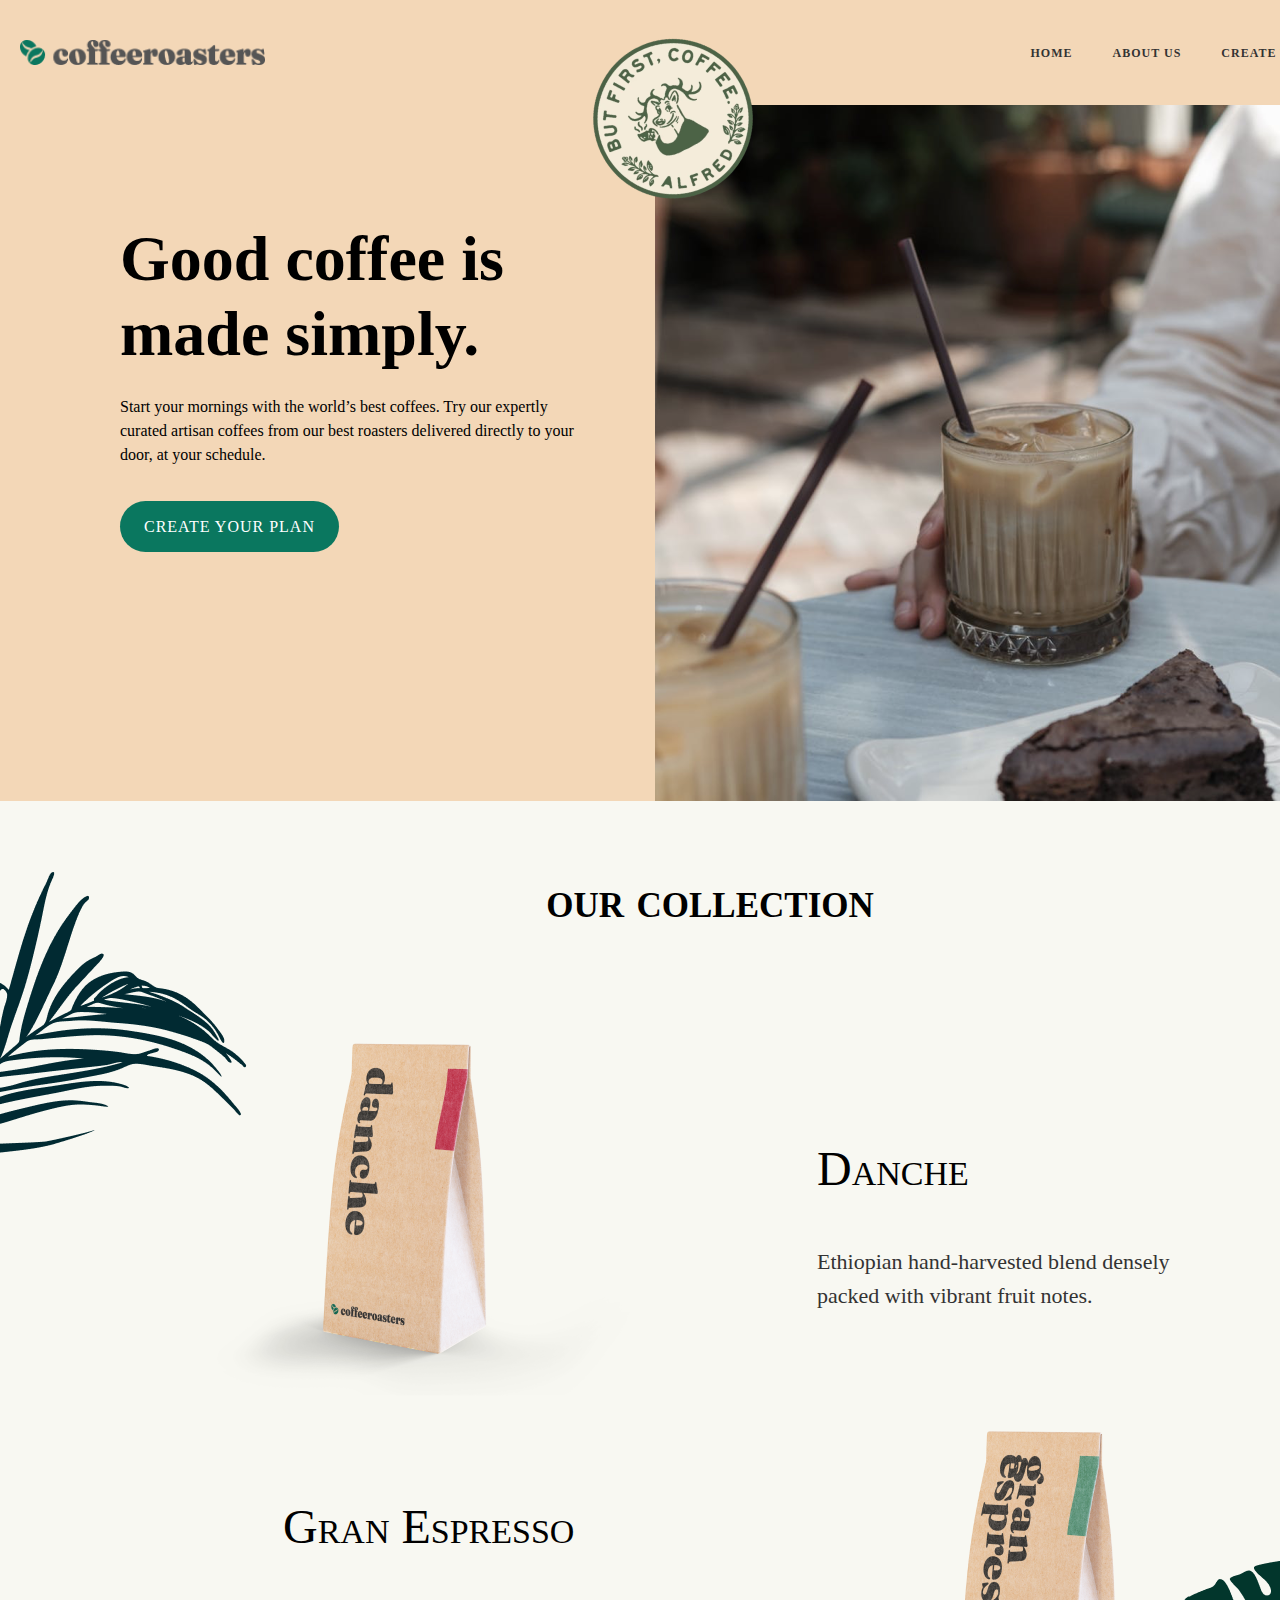
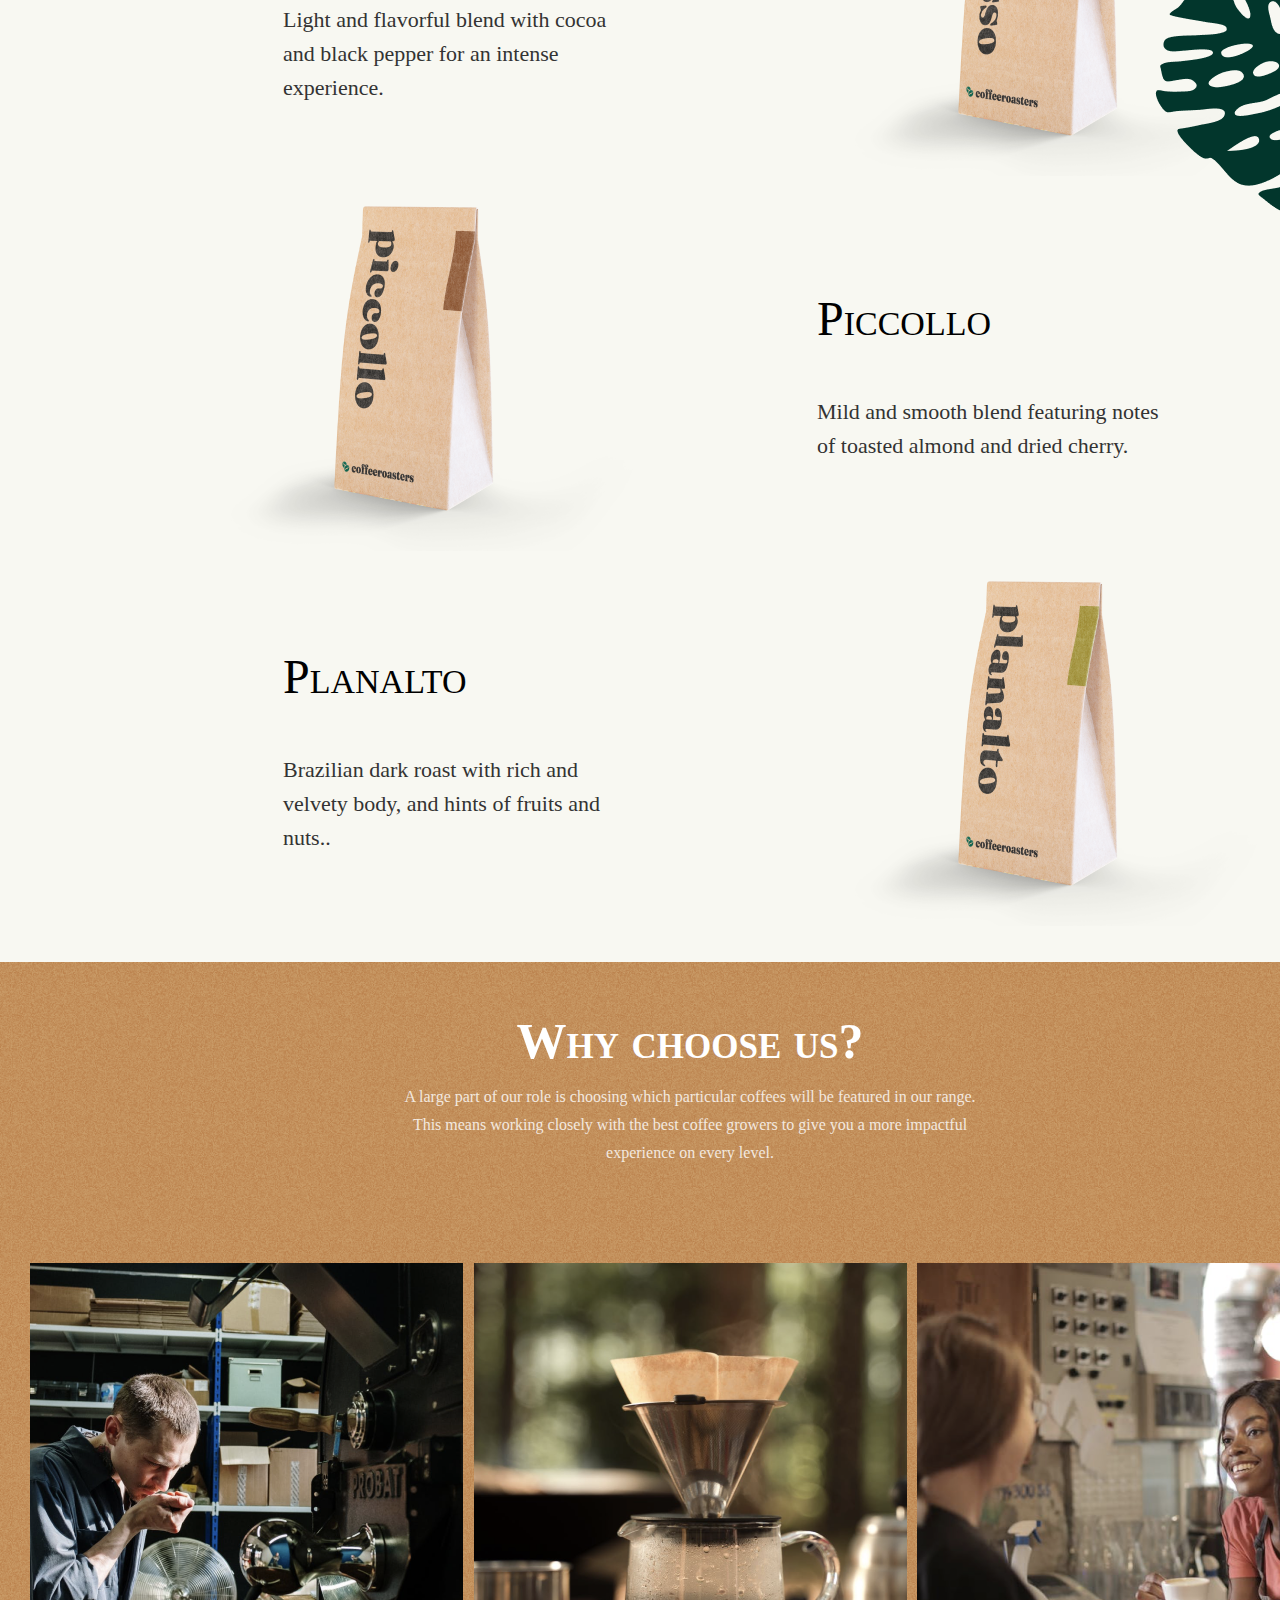
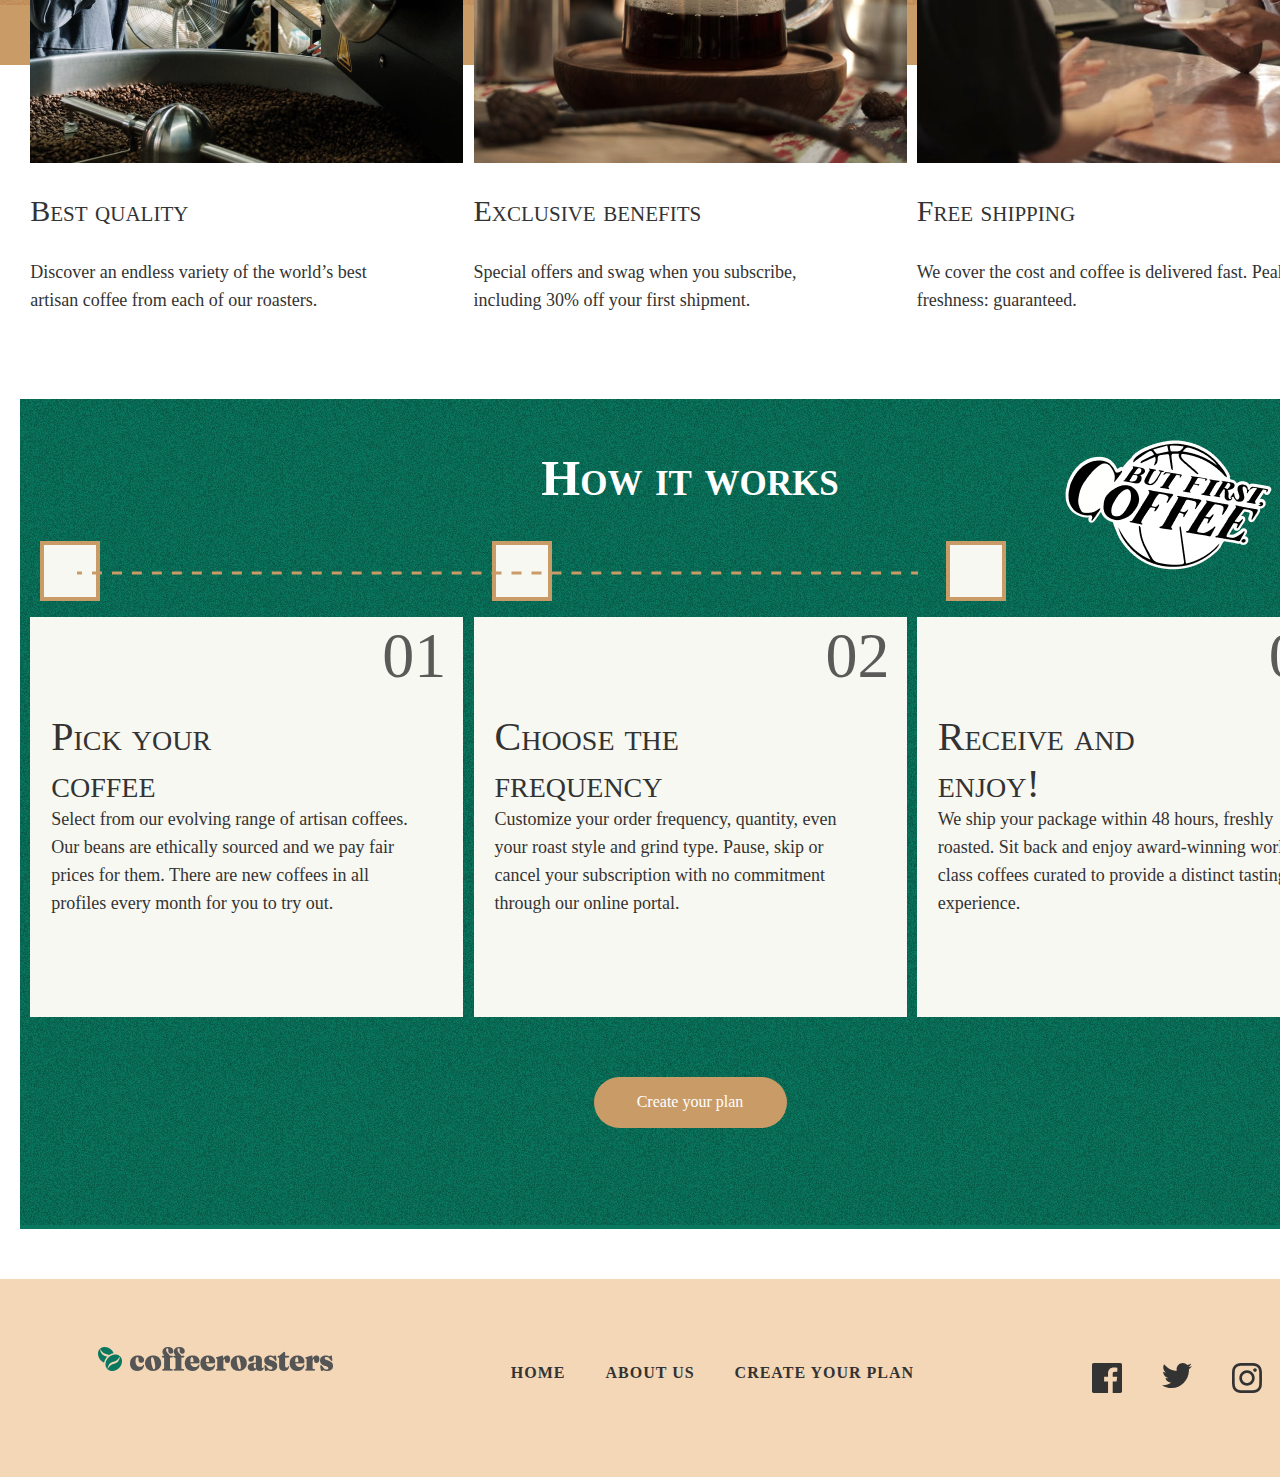
==== index.html @ 21d9d82f "git  init" ====
<!DOCTYPE html>
<html lang="en">
<head>
  <meta charset="UTF-8">
  <meta http-equiv="X-UA-Compatible" content="IE=edge">
  <meta name="viewport" content="width=device-width, initial-scale=1.0">
  <title>Document</title>
  <link rel="stylesheet" href="./css/main.css">
</head>
<body>
    <header class="header">
        <div class="container">
            <div class="header__inner">
                <a class="header__logo logo" href="#" >
                    <img class="logo__img" src="./img/logo.png" alt="site logo" width="245" height="24" >
                </a>

                <nav class="header__nav nav">
                    <ol class="nav__list">
                        <li class="nav__item nav__item--active">
                            <a class="nav__link" href="#" >HOME</a>
                        </li>
                        <li class="nav__item">
                            <a class="nav__link" href="#" >ABOUT US</a>
                        </li>
                        <li class="nav__item">
                            <a class="nav__link" href="#" >Create your plan</a>
                        </li>
                    </ol>
                </nav>
            </div>
        </div>
    </header>
    <main>
        <section class="hero">
            <div class="container">
                <div class="hero__inner">
                    <h1 class="hero__title">Good coffee is made simply.</h1>
                    <p class="hero__text">Start your mornings with the world’s best 
                        coffees. Try our expertly curated artisan coffees from our
                         best roasters delivered directly to your door, at your schedule.</p>
                    <a class="hero__link" href="#" >Create your plan</a>
                </div>
            </div>
        </section>
        <section class="collection">
            <div class="container">
                <div class="collection__inner">
                    <h3 class="collection__title">our collection</h3>
                    <ul class="collection__list">
                        <li class="collection__item">
                            <div class="collection__item--photo">
                                <img  class="collection__item__img" src="./img/danche.png" alt="">
                            </div>
                            <div class="collection__item__wrapper">
                                <h3 class="collection__item__title">Danche</h3>
                                <p class="collection__item__text">Ethiopian hand-harvested blend densely packed with vibrant fruit notes.</p>
                            </div>
                        </li>
                        <li class="collection__item">
                            <div class="collection__item__wrapper">
                                <h3 class="collection__item__titlee">Gran Espresso</h3>
                                <p class="collection__item__textt">Light and flavorful blend with cocoa and black pepper for an intense experience.</p>
                            </div>
                            <div class="collection__item--photo">
                                <img  class="collection__item__imgg" src="./img/oran.png" alt="">
                            </div>
                        </li>
                        <li class="collection__item item">
                            <div class="collection__item--photo">
                                <img  class="collection__item__img" src="./img/piccollo.png" alt="">
                            </div>
                            <div class="collection__item__wrapper">
                                <h3 class="collection__item__title">Piccollo</h3>
                                <p class="collection__item__text">Mild and smooth blend featuring notes of toasted almond and dried cherry.</p>
                            </div>
                        </li>
                        <li class="collection__item">
                            <div class="collection__item__wrapper">
                                <h3 class="collection__item__titlee">Planalto</h3>
                                <p class="collection__item__textt">Brazilian dark roast with rich and velvety body, and hints of fruits and nuts..</p>
                            </div>
                            <div class="collection__item--photo">
                                <img  class="collection__item__imgg" src="./img/planaltoo.png" alt="">
                            </div>
                        </li>

                    </ul>
                </div>
            </div> 
        </section>
        <section class="choose">
            <div class="container">
                <div class="choose__inner">
                    <h1 class="choose__title">Why choose us?</h1>
                    <p class="choose__text">
                        A large part of our role is choosing which particular coffees will be featured 
                        in our range. This means working closely with the best coffee growers to give 
                        you a more impactful experience on every level.
                    </p>
                    <ul class="choose__list list">
                        <li class="choose__item">
                            <img class="list__img" src="./img/cofez.png" alt="">
                            <h3 class="list__title">Best quality</h3>
                            <p class="list__text">Discover an endless variety of the world’s best artisan coffee from each of our roasters.</p>
                        </li>
                        <li class="choose__item">
                            <img class="list__img" src="./img/cofei.png" alt="">
                            <h3 class="list__title">Exclusive benefits</h3>
                            <p class="list__text">Special offers and swag when you subscribe, including 30% off your first shipment.</p>
                        </li>
                        <li class="choose__item">
                            <img class="list__img" src="./img/cofes.png" alt="">
                            <h3 class="list__title">Free shipping</h3>
                            <p class="list__text">We cover the cost and coffee is delivered fast. Peak freshness: guaranteed.</p>
                        </li>
                    </ul>
                </div>
            </div>
        </section>
        <div class="transform"></div>
        <section class="works" >
            <div class="container">
                <div class="works__inner">
                    <h1 class="works__title">How it works</h1>
                    <div class="works__chekbox">
                        <span class="works__spn1"></span>
                        <span class="works__spn2"></span>
                        <span class="works__spn3"></span>
                    </div>
                    <ul class="works__list">
                        <li class="works__item item">
                           <span class="item__spn">01</span>
                          <h1 class="item__title">Pick your coffee</h1>
                          <p class="item__text">
                            Select from our evolving range of artisan coffees. 
                            Our beans are ethically sourced and we pay fair prices
                             for them. There are new coffees in all profiles every
                             month for you to try out.
                          </p>
                        </li>
                        <li class="works__item item">
                            <span class="item__spn">02</span>
                            <h1 class="item__title">Choose the frequency</h1>
                            <p class="item__text">Customize your order frequency, quantity, even your roast style and grind type. Pause, skip or cancel your subscription with no commitment through our online portal.</p>
                        </li>
                        <li class="works__item item">
                            <span class="item__spn"> 03</span>
                            <h1 class="item__title">Receive and enjoy!</h1>
                            <p class="item__text">We ship your package within 48 hours, freshly roasted. Sit back and enjoy award-winning world-class coffees curated to provide a distinct tasting experience.</p>
                        </li>
                    </ul>
                    <button class="works__button">Create your plan</button>
                </div>
            </div>

        </section>
    </main>
    <footer class="footer">
        <div class="container">
            <div class="footer__inner">
                <div class="footer__box-1 box-1">
                  <a box-1__link><img class="box-1__img" src="./img/logo.png" alt=""></a>
                </div>
                <div class="footer__box-2 box-2">
                    <ul class="box-2__list">
                        <li class="box-2__item"><a class="box-2__link" href="#">HOME</a></li>
                        <li class="box-2__item"><a class="box-2__link" href="#">ABOUT US</a></li>
                        <li class="box-2__item"><a class="box-2__link" href="#">Create your plan</a></li>
                    </ul>
                </div>
                <div class="footer__box-3 box-3">
                    <ul class="box-3__list">
                        <li class="box-3__item"><a class="box-3__link" href="#"><img src="./img/fezboox.svg"alt=""><a><li>
                        <li class="box-3__item"><a class="box-3__link" href="#"><img src="./img/twitter.svg" alt=""></a></li>
                        <li class="box-3__item"><a class="box-3__link" href="#"><img src="./img/instagram.svg" alt=""></a></li>
                    </ul>
                </div>
                
            </div>
        </div>
    </footer>
</body>
</html>
---- css/main.css ----
/*! normalize.css v8.0.1 | MIT License | github.com/necolas/normalize.css */
/* Document
   ========================================================================== */
/**
 * 1. Correct the line height in all browsers.
 * 2. Prevent adjustments of font size after orientation changes in iOS.
 */
html {
  line-height: 1.15;
  /* 1 */
  -webkit-text-size-adjust: 100%;
  /* 2 */
}

/* Sections
   ========================================================================== */
/**
 * Remove the margin in all browsers.
 */
body {
  margin: 0;
}

/**
 * Render the `main` element consistently in IE.
 */
main {
  display: block;
}

/**
 * Correct the font size and margin on `h1` elements within `section` and
 * `article` contexts in Chrome, Firefox, and Safari.
 */
h1 {
  font-size: 2em;
  margin: 0.67em 0;
}

/* Grouping content
   ========================================================================== */
/**
 * 1. Add the correct box sizing in Firefox.
 * 2. Show the overflow in Edge and IE.
 */
hr {
  -webkit-box-sizing: content-box;
          box-sizing: content-box;
  /* 1 */
  height: 0;
  /* 1 */
  overflow: visible;
  /* 2 */
}

/**
 * 1. Correct the inheritance and scaling of font size in all browsers.
 * 2. Correct the odd `em` font sizing in all browsers.
 */
pre {
  font-family: monospace, monospace;
  /* 1 */
  font-size: 1em;
  /* 2 */
}

/* Text-level semantics
   ========================================================================== */
/**
 * Remove the gray background on active links in IE 10.
 */
a {
  background-color: transparent;
}

/**
 * 1. Remove the bottom border in Chrome 57-
 * 2. Add the correct text decoration in Chrome, Edge, IE, Opera, and Safari.
 */
abbr[title] {
  border-bottom: none;
  /* 1 */
  text-decoration: underline;
  /* 2 */
  -webkit-text-decoration: underline dotted;
          text-decoration: underline dotted;
  /* 2 */
}

/**
 * Add the correct font weight in Chrome, Edge, and Safari.
 */
b,
strong {
  font-weight: bolder;
}

/**
 * 1. Correct the inheritance and scaling of font size in all browsers.
 * 2. Correct the odd `em` font sizing in all browsers.
 */
code,
kbd,
samp {
  font-family: monospace, monospace;
  /* 1 */
  font-size: 1em;
  /* 2 */
}

/**
 * Add the correct font size in all browsers.
 */
small {
  font-size: 80%;
}

/**
 * Prevent `sub` and `sup` elements from affecting the line height in
 * all browsers.
 */
sub,
sup {
  font-size: 75%;
  line-height: 0;
  position: relative;
  vertical-align: baseline;
}

sub {
  bottom: -0.25em;
}

sup {
  top: -0.5em;
}

/* Embedded content
   ========================================================================== */
/**
 * Remove the border on images inside links in IE 10.
 */
img {
  border-style: none;
}

/* Forms
   ========================================================================== */
/**
 * 1. Change the font styles in all browsers.
 * 2. Remove the margin in Firefox and Safari.
 */
button,
input,
optgroup,
select,
textarea {
  font-family: inherit;
  /* 1 */
  font-size: 100%;
  /* 1 */
  line-height: 1.15;
  /* 1 */
  margin: 0;
  /* 2 */
}

/**
 * Show the overflow in IE.
 * 1. Show the overflow in Edge.
 */
button,
input {
  /* 1 */
  overflow: visible;
}

/**
 * Remove the inheritance of text transform in Edge, Firefox, and IE.
 * 1. Remove the inheritance of text transform in Firefox.
 */
button,
select {
  /* 1 */
  text-transform: none;
}

/**
 * Correct the inability to style clickable types in iOS and Safari.
 */
button,
[type="button"],
[type="reset"],
[type="submit"] {
  -webkit-appearance: button;
}

/**
 * Remove the inner border and padding in Firefox.
 */
button::-moz-focus-inner,
[type="button"]::-moz-focus-inner,
[type="reset"]::-moz-focus-inner,
[type="submit"]::-moz-focus-inner {
  border-style: none;
  padding: 0;
}

/**
 * Restore the focus styles unset by the previous rule.
 */
button:-moz-focusring,
[type="button"]:-moz-focusring,
[type="reset"]:-moz-focusring,
[type="submit"]:-moz-focusring {
  outline: 1px dotted ButtonText;
}

/**
 * Correct the padding in Firefox.
 */
fieldset {
  padding: 0.35em 0.75em 0.625em;
}

/**
 * 1. Correct the text wrapping in Edge and IE.
 * 2. Correct the color inheritance from `fieldset` elements in IE.
 * 3. Remove the padding so developers are not caught out when they zero out
 *    `fieldset` elements in all browsers.
 */
legend {
  -webkit-box-sizing: border-box;
          box-sizing: border-box;
  /* 1 */
  color: inherit;
  /* 2 */
  display: table;
  /* 1 */
  max-width: 100%;
  /* 1 */
  padding: 0;
  /* 3 */
  white-space: normal;
  /* 1 */
}

/**
 * Add the correct vertical alignment in Chrome, Firefox, and Opera.
 */
progress {
  vertical-align: baseline;
}

/**
 * Remove the default vertical scrollbar in IE 10+.
 */
textarea {
  overflow: auto;
}

/**
 * 1. Add the correct box sizing in IE 10.
 * 2. Remove the padding in IE 10.
 */
[type="checkbox"],
[type="radio"] {
  -webkit-box-sizing: border-box;
          box-sizing: border-box;
  /* 1 */
  padding: 0;
  /* 2 */
}

/**
 * Correct the cursor style of increment and decrement buttons in Chrome.
 */
[type="number"]::-webkit-inner-spin-button,
[type="number"]::-webkit-outer-spin-button {
  height: auto;
}

/**
 * 1. Correct the odd appearance in Chrome and Safari.
 * 2. Correct the outline style in Safari.
 */
[type="search"] {
  -webkit-appearance: textfield;
  /* 1 */
  outline-offset: -2px;
  /* 2 */
}

/**
 * Remove the inner padding in Chrome and Safari on macOS.
 */
[type="search"]::-webkit-search-decoration {
  -webkit-appearance: none;
}

/**
 * 1. Correct the inability to style clickable types in iOS and Safari.
 * 2. Change font properties to `inherit` in Safari.
 */
::-webkit-file-upload-button {
  -webkit-appearance: button;
  /* 1 */
  font: inherit;
  /* 2 */
}

/* Interactive
   ========================================================================== */
/*
 * Add the correct display in Edge, IE 10+, and Firefox.
 */
details {
  display: block;
}

/*
 * Add the correct display in all browsers.
 */
summary {
  display: list-item;
}

/* Misc
   ========================================================================== */
/**
 * Add the correct display in IE 10+.
 */
template {
  display: none;
}

/**
 * Add the correct display in IE 10.
 */
[hidden] {
  display: none;
}

*, *::before, *::after {
  -webkit-box-sizing: border-box;
          box-sizing: border-box;
  scroll-behavior: smooth;
}

html {
  height: 100%;
  scroll-behavior: smooth;
}

body {
  display: -webkit-box;
  display: -ms-flexbox;
  display: flex;
  -webkit-box-orient: vertical;
  -webkit-box-direction: normal;
      -ms-flex-direction: column;
          flex-direction: column;
  height: 100%;
  margin: 0;
}

main {
  -webkit-box-flex: 1;
      -ms-flex-positive: 1;
          flex-grow: 1;
}

img {
  max-width: 100%;
  height: auto;
  vertical-align: middle;
  -o-object-fit: cover;
     object-fit: cover;
}

.visually-hidden {
  clip: rect(0 0 0 0);
  -webkit-clip-path: inset(50%);
          clip-path: inset(50%);
  height: 1px;
  overflow: hidden;
  position: absolute;
  white-space: nowrap;
  width: 1px;
}

.container {
  width: 1380px;
  padding-left: 20px;
  padding-right: 20px;
  margin-left: auto;
  margin-right: auto;
}

.header {
  padding: 40px 0;
  background-image: url(./img/pisok.png);
  background-repeat: no-repeat;
  background-size: 100%;
  background-position: center;
  background-color: #F3D7B7;
  background-blend-mode: overlay;
}

.header__inner {
  display: -webkit-box;
  display: -ms-flexbox;
  display: flex;
  -webkit-box-align: center;
      -ms-flex-align: center;
          align-items: center;
}

.header__nav {
  margin-left: auto;
}

.nav__list {
  display: -webkit-box;
  display: -ms-flexbox;
  display: flex;
  -webkit-box-align: center;
      -ms-flex-align: center;
          align-items: center;
  margin: 0;
  padding: 0;
  list-style-type: none;
}

.nav__item {
  margin-left: 40px;
}

.nav__item--active {
  margin: 0;
}

.nav__link {
  font-weight: 700;
  font-size: 12px;
  line-height: 14px;
  letter-spacing: 1px;
  text-transform: uppercase;
  text-decoration: none;
  color: #333333;
}

.nav__link:hover {
  color: #fff;
}

.hero {
  padding: 116px 0 249px 0;
  background-image: url(../img/Rectangle-hero.png), url(./img/pisok.png);
  background-repeat: no-repeat;
  background-size: 710px 696px, 100%;
  background-blend-mode: normal, overlay;
  background-color: #F3D7B7;
  background-position: calc(50% + 370px) bottom, center center;
}

.hero::before {
  position: absolute;
  top: 12px;
  left: calc(50% - 73px);
  display: block;
  width: 214px;
  height: 214px;
  background-image: url("../img/cofe.png");
  background-repeat: no-repeat;
  background-size: 214;
  z-index: 1;
  content: "";
}

.hero__inner {
  padding-left: 100px;
  width: 464px;
}

.hero__title {
  Width: 447px;
  margin-top: 0;
  margin-bottom: 24px;
  font-weight: 700;
  font-size: 64px;
  line-height: 75px;
  color: #000000;
}

.hero__text {
  Width: 464px;
  margin-top: 0;
  margin-bottom: 34px;
  font-weight: 400;
  font-size: 16px;
  line-height: 24px;
  color: #000000;
}

.hero__link {
  display: inline-block;
  height: 51px;
  padding: 16px 24px;
  font-weight: 500;
  font-size: 16px;
  line-height: 19px;
  text-align: center;
  text-transform: uppercase;
  letter-spacing: 1px;
  text-decoration: none;
  font-variant: small-caps;
  color: #FFFFFF;
  background: #0A775F;
  border-radius: 100px;
}

.hero__link:hover {
  background-color: #000000;
  color: #fff;
}

@media only screen and (-webkit-min-device-pixel-ratio: 2), only screen and (min--moz-device-pixel-ratio: 2), only screen and (min-device-pixel-ratio: 2), only screen and (min-resolution: 192dpi), only screen and (min-resolution: 2dppx) {
  .hero {
    background-image: url("..//../img/Rectangle-hero@2x.png");
  }
  .hero::before {
    background-image: url("../../img/cofe@2x.png");
  }
}

.collection {
  position: relative;
  padding: 20px;
  background-image: url(../img/pissok.png);
  background: #F8F8F2;
  background-blend-mode: overlay;
}

.collection::before {
  position: absolute;
  top: 70px;
  left: calc(50% - 765px);
  display: block;
  width: 402px;
  height: 300px;
  background-image: url("../img/before.png");
  background-repeat: no-repeat;
  z-index: 10;
  content: "";
}

.collection::after {
  position: absolute;
  top: 720px;
  right: calc(50% - 950px);
  display: block;
  width: 450px;
  height: 477px;
  background-image: url("../img/aftor.png"), url("../img/aftor2.png");
  background-position: center, calc(50% - 5px) calc(50% + 25px);
  background-repeat: no-repeat;
  content: "";
}

.collection__inner::before {
  content: "";
  display: block;
  z-index: -200;
  background-image: url("../img/barg.png");
  background-position-x: calc(50%);
  background-position-y: calc(50%);
  background-repeat: no-repeat;
  background-size: 316px 269px;
}

.collection__title {
  margin: 0;
  padding: 50px 0 80px 0;
  text-align: center;
  font-weight: 700;
  font-size: 50px;
  line-height: 59px;
  text-align: center;
  font-variant: small-caps;
  color: #000000;
}

.collection__list {
  Width: 1114px;
  Height: 1500px;
  margin-right: auto;
  margin-left: auto;
  list-style-type: none;
  -webkit-box-pack: justify;
      -ms-flex-pack: justify;
          justify-content: space-between;
}

.collection__item {
  display: -webkit-box;
  display: -ms-flexbox;
  display: flex;
  -webkit-box-pack: justify;
      -ms-flex-pack: justify;
          justify-content: space-between;
  -webkit-box-align: center;
      -ms-flex-align: center;
          align-items: center;
  margin-left: auto;
  margin-right: auto;
}

.collection__item__title {
  font-weight: 500;
  font-size: 48px;
  line-height: 56px;
  font-variant: small-caps;
}

.collection__item__text {
  margin-right: 50px;
  Width: 400px;
  padding-right: 40px;
  font-weight: 400;
  font-size: 22px;
  line-height: 34px;
  color: #333333;
}

.collection__item__textt {
  margin-left: 90px;
  Width: 400px;
  padding-right: 40px;
  font-weight: 400;
  font-size: 22px;
  line-height: 34px;
  color: #333333;
}

.collection__item__titlee {
  margin-left: 90px;
  font-weight: 500;
  font-size: 48px;
  line-height: 56px;
  font-variant: small-caps;
}

.choose {
  height: 703px;
  background-image: url(../img/pisokk.png);
  background-color: #C99B67;
  background-blend-mode: overlay;
  background-repeat: no-repeat;
  background-size: 100%;
}

.choose__title {
  margin: auto;
  padding-bottom: 10px;
  padding-top: 50px;
  height: 121px;
  font-weight: 700;
  font-size: 50px;
  line-height: 59px;
  text-align: center;
  font-variant: small-caps;
  color: #FFFFFF;
}

.choose__text {
  margin: auto;
  Width: 581px;
  Height: 84px;
  padding-bottom: 30px;
  font-weight: 400;
  font-size: 16px;
  line-height: 28px;
  text-align: center;
  color: #FFFFFF;
  mix-blend-mode: normal;
  opacity: 0.8;
}

.choose__list {
  padding: 0;
  padding-top: 80px;
  display: -webkit-box;
  display: -ms-flexbox;
  display: flex;
  -webkit-box-pack: space-evenly;
      -ms-flex-pack: space-evenly;
          justify-content: space-evenly;
  list-style-type: none;
}

.choose__item {
  margin-right: 16pxp;
}

.list__title {
  font-weight: 500;
  font-size: 30px;
  line-height: 35px;
  font-variant: small-caps;
  color: #333333;
}

.list__text {
  Width: 377px;
  Height: 56px;
  font-weight: 400;
  font-size: 18px;
  line-height: 28px;
  color: #333333;
}

.works::before {
  position: absolute;
  left: calc(50% + 410px);
  display: block;
  top: 3605px;
  width: 841px;
  height: 300px;
  background-image: url("../img/sticker-3 1.png");
  background-repeat: no-repeat;
  z-index: 10;
  content: "";
}

.works__inner {
  height: 830px;
  background-image: url(../img/peesokk.png);
  background-color: #0A775F;
  background-repeat: no-repeat;
}

.works__title {
  padding-top: 50px;
  font-weight: 700;
  font-size: 50px;
  line-height: 59px;
  text-align: center;
  font-variant: small-caps;
  color: #FFFFFF;
}

.works__item {
  padding-bottom: 40px;
  Width: 433px;
  Height: 400px;
  background-color: #F8F8F2;
  border: 1px solid #F8F8F2;
  -webkit-box-sizing: border-box;
          box-sizing: border-box;
}

.transform {
  height: 300px;
}

.works__spn1 {
  margin-left: 20px;
  padding-left: 50px;
  width: 60px;
  height: 60px;
  background: #F8F8F2;
  border: 4px solid #C99B67;
  -webkit-box-sizing: border-box;
          box-sizing: border-box;
}

.works__spn2 {
  margin-left: 392px;
  width: 60px;
  height: 60px;
  background: #F8F8F2;
  border: 4px solid #C99B67;
  -webkit-box-sizing: border-box;
          box-sizing: border-box;
}

.works__spn3 {
  margin-left: 394px;
  width: 60px;
  height: 60px;
  background: #F8F8F2;
  border: 4px solid #C99B67;
  -webkit-box-sizing: border-box;
          box-sizing: border-box;
}

.works__chekbox {
  display: -webkit-box;
  display: -ms-flexbox;
  display: flex;
}

.works__chekbox::before {
  position: absolute;
  left: calc(50% - 563px);
  display: block;
  top: 3771px;
  width: 841px;
  height: 300px;
  background-image: url("../img/chiziq.png");
  background-repeat: no-repeat;
  z-index: 10;
  content: "";
}

.works__list {
  padding: 0;
  display: -webkit-box;
  display: -ms-flexbox;
  display: flex;
  -webkit-box-pack: space-evenly;
      -ms-flex-pack: space-evenly;
          justify-content: space-evenly;
  list-style-type: none;
}

.item__spn {
  width: 80px;
  display: block;
  margin-left: auto;
  font-weight: 400;
  font-size: 64px;
  line-height: 75px;
  font-variant: small-caps;
  color: #333333;
  opacity: 0.8;
}

.item__title {
  margin: 0;
  padding: 20px;
  Width: 251px;
  Height: 94px;
  font-weight: 500;
  font-size: 40px;
  line-height: 47px;
  font-variant: small-caps;
  color: #333333;
}

.item__text {
  padding-left: 20px;
  /* padding-bottom: 40px; */
  Width: 385px;
  Height: 112px;
  font-weight: 400;
  font-size: 18px;
  line-height: 28px;
  color: #333333;
}

.works__button {
  margin-top: 60px;
  display: block;
  margin-left: auto;
  margin-right: auto;
  border: none;
  -webkit-box-align: center;
      -ms-flex-align: center;
          align-items: center;
  padding: 16px 24px;
  color: #FFFFFF;
  width: 193px;
  height: 51px;
  background: #C99B67;
  border-radius: 100px;
  -webkit-transition: all 0.5s ease;
  transition: all 0.5s ease;
}

.works__button:hover {
  background-color: #000000;
  color: blue;
}

.footer {
  margin-top: 50px;
  background-image: url(./img/footer.png);
  background-color: #F3D7B7;
  background-blend-mode: overlay;
}

.footer__inner {
  padding: 68px;
  margin: 0;
  margin-left: auto;
  margin-right: auto;
  display: -webkit-box;
  display: -ms-flexbox;
  display: flex;
  -webkit-box-pack: justify;
      -ms-flex-pack: justify;
          justify-content: space-between;
}

.box-1__img {
  margin-left: 10px;
}

.box-2__list {
  display: -webkit-box;
  display: -ms-flexbox;
  display: flex;
  list-style-type: none;
}

.box-2__item {
  padding-left: 40px;
  font-weight: 700;
  font-size: 16px;
  line-height: 19px;
  text-align: center;
  letter-spacing: 1px;
  text-transform: uppercase;
  color: #333333;
}

.box-2__link {
  text-decoration: none;
  color: #333333;
}

.box-2__link:hover {
  color: #fff;
}

.box-3__list {
  display: -webkit-box;
  display: -ms-flexbox;
  display: flex;
  list-style-type: none;
  margin-right: 30px;
}

.box-3__item {
  margin-left: 40px;
}
/*# sourceMappingURL=main.css.map */
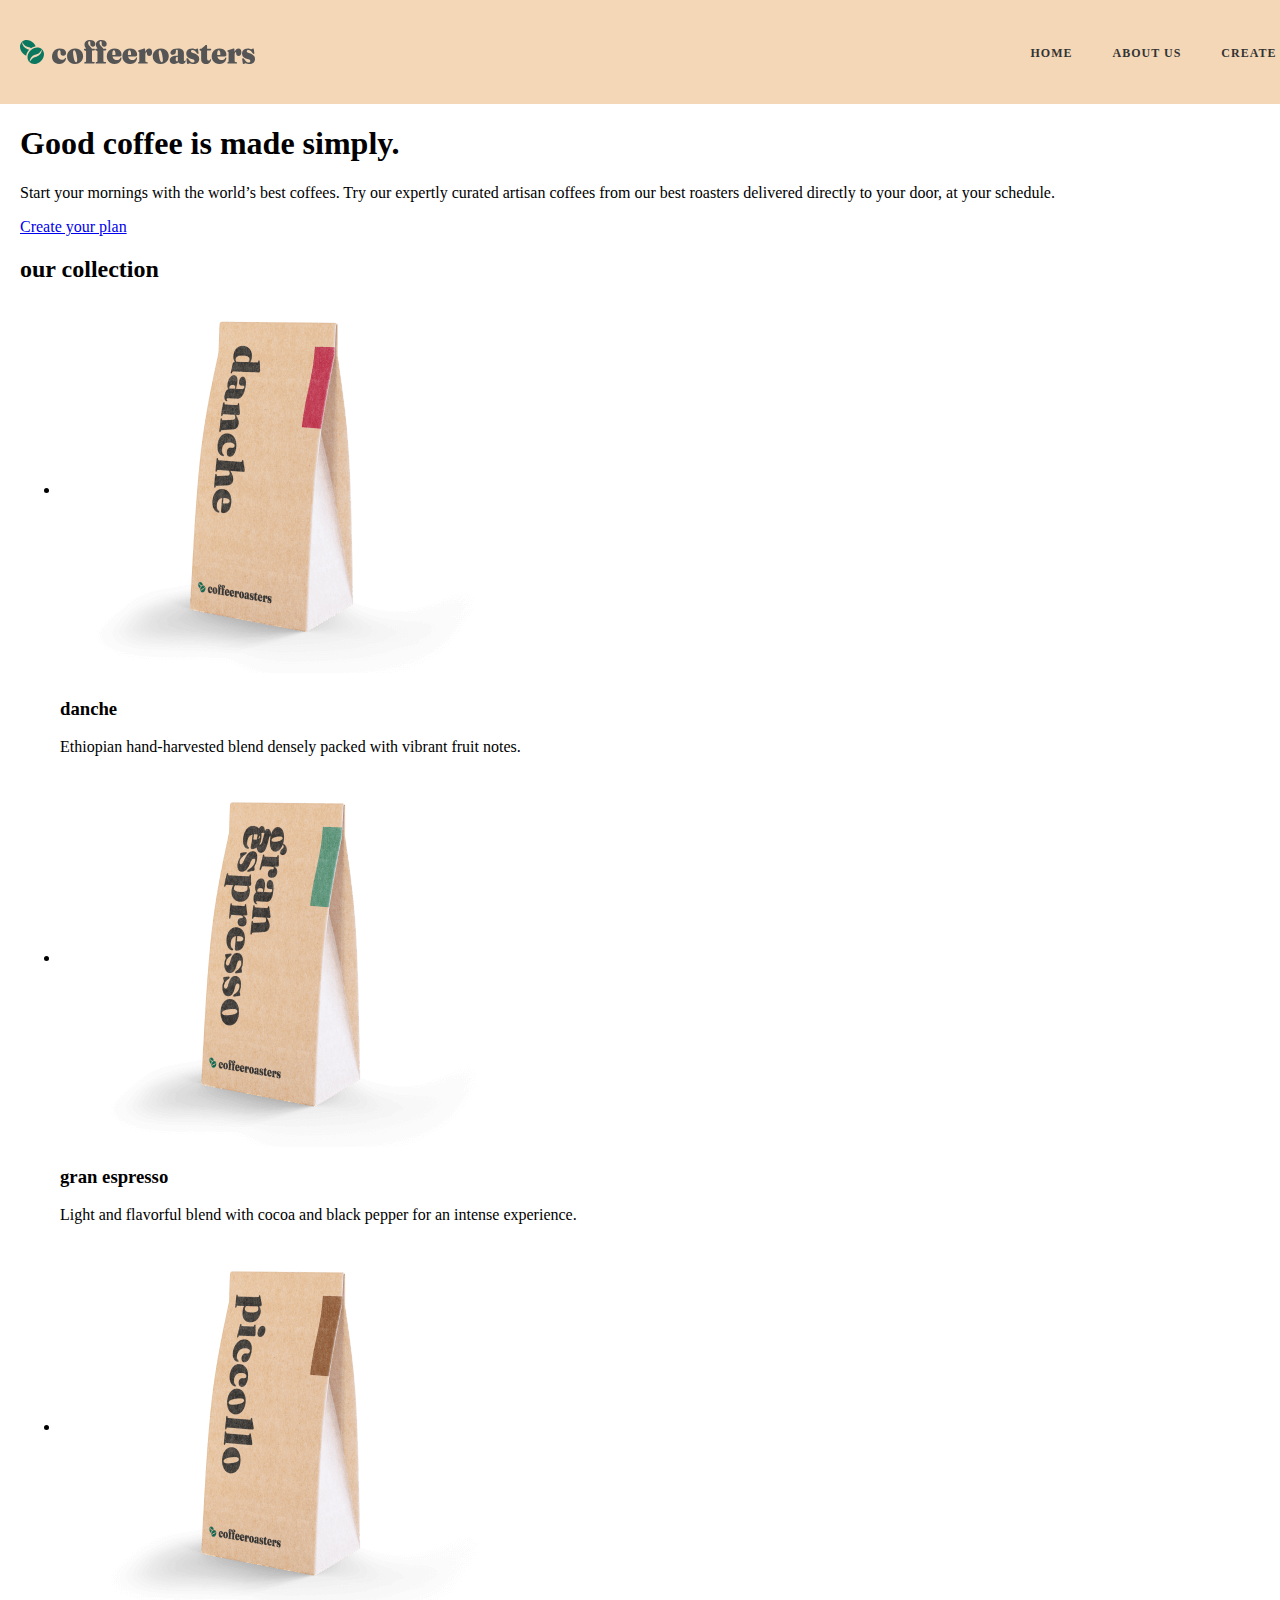
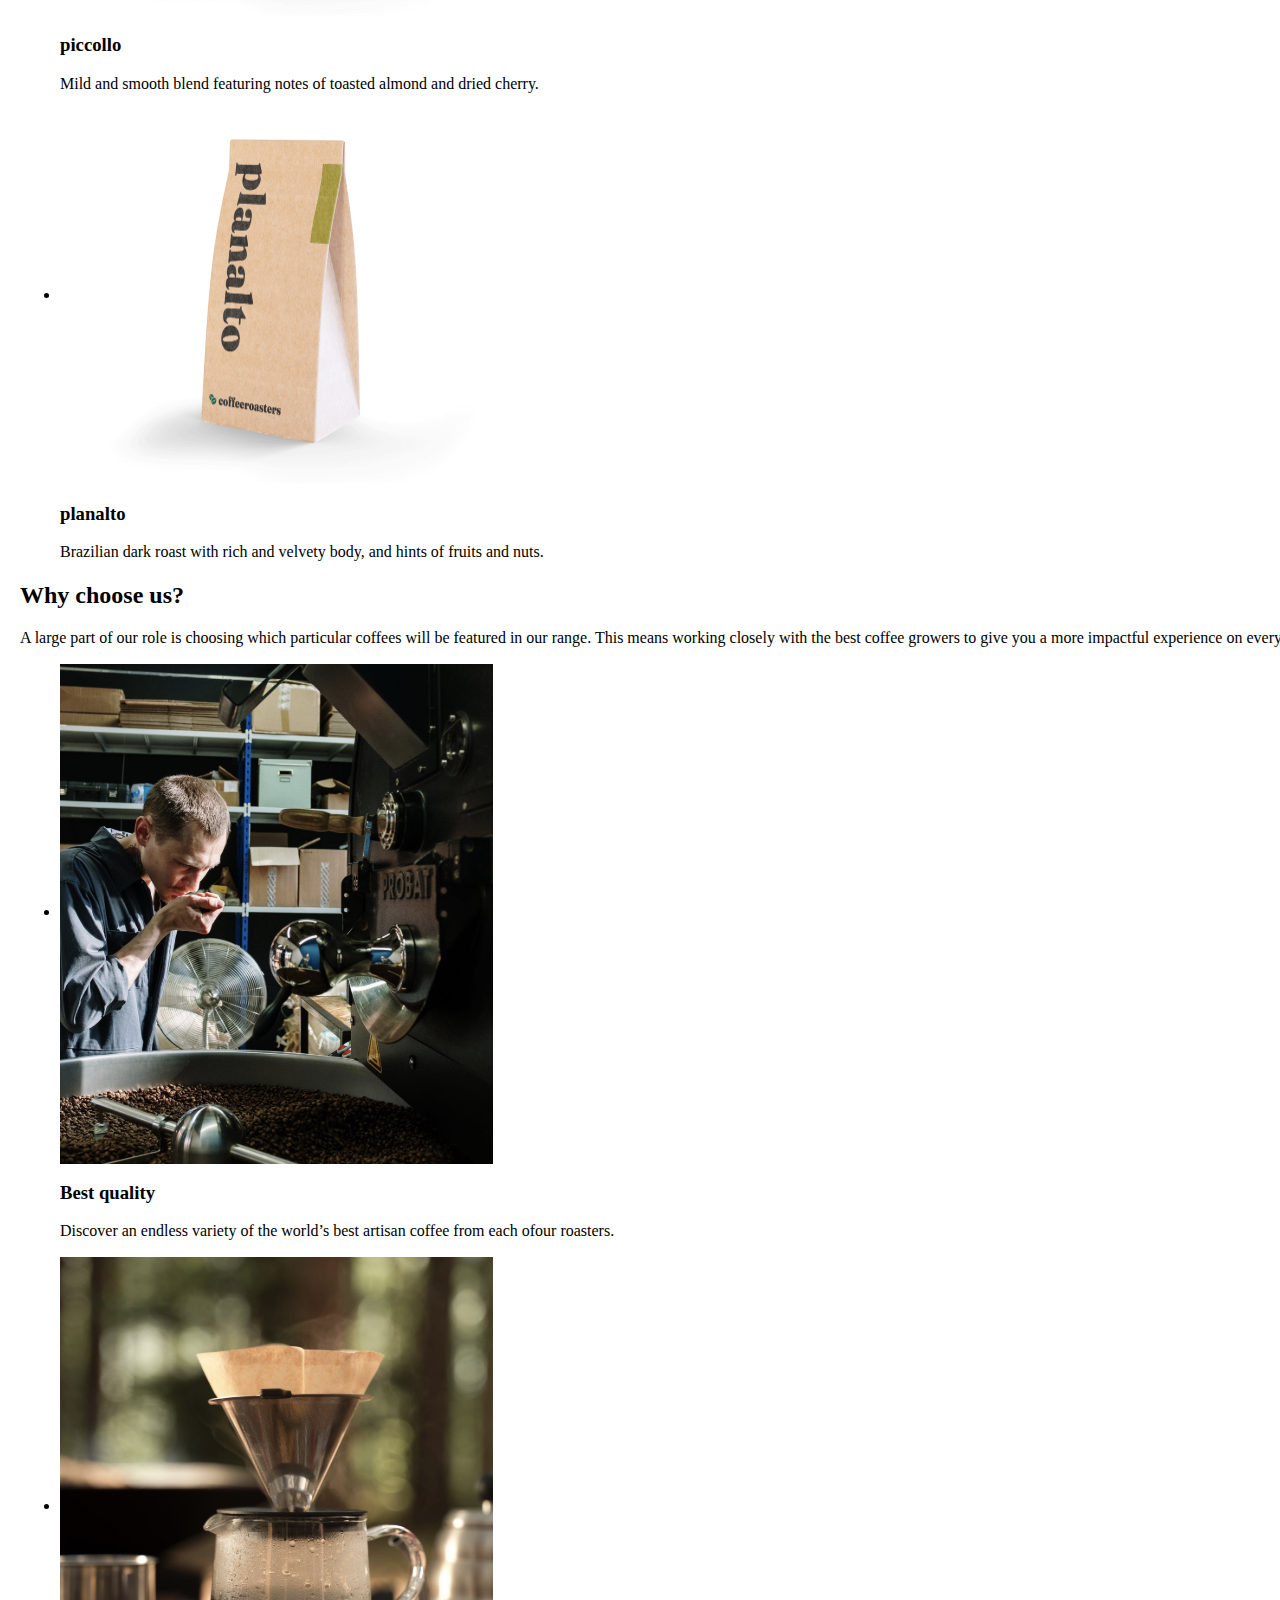
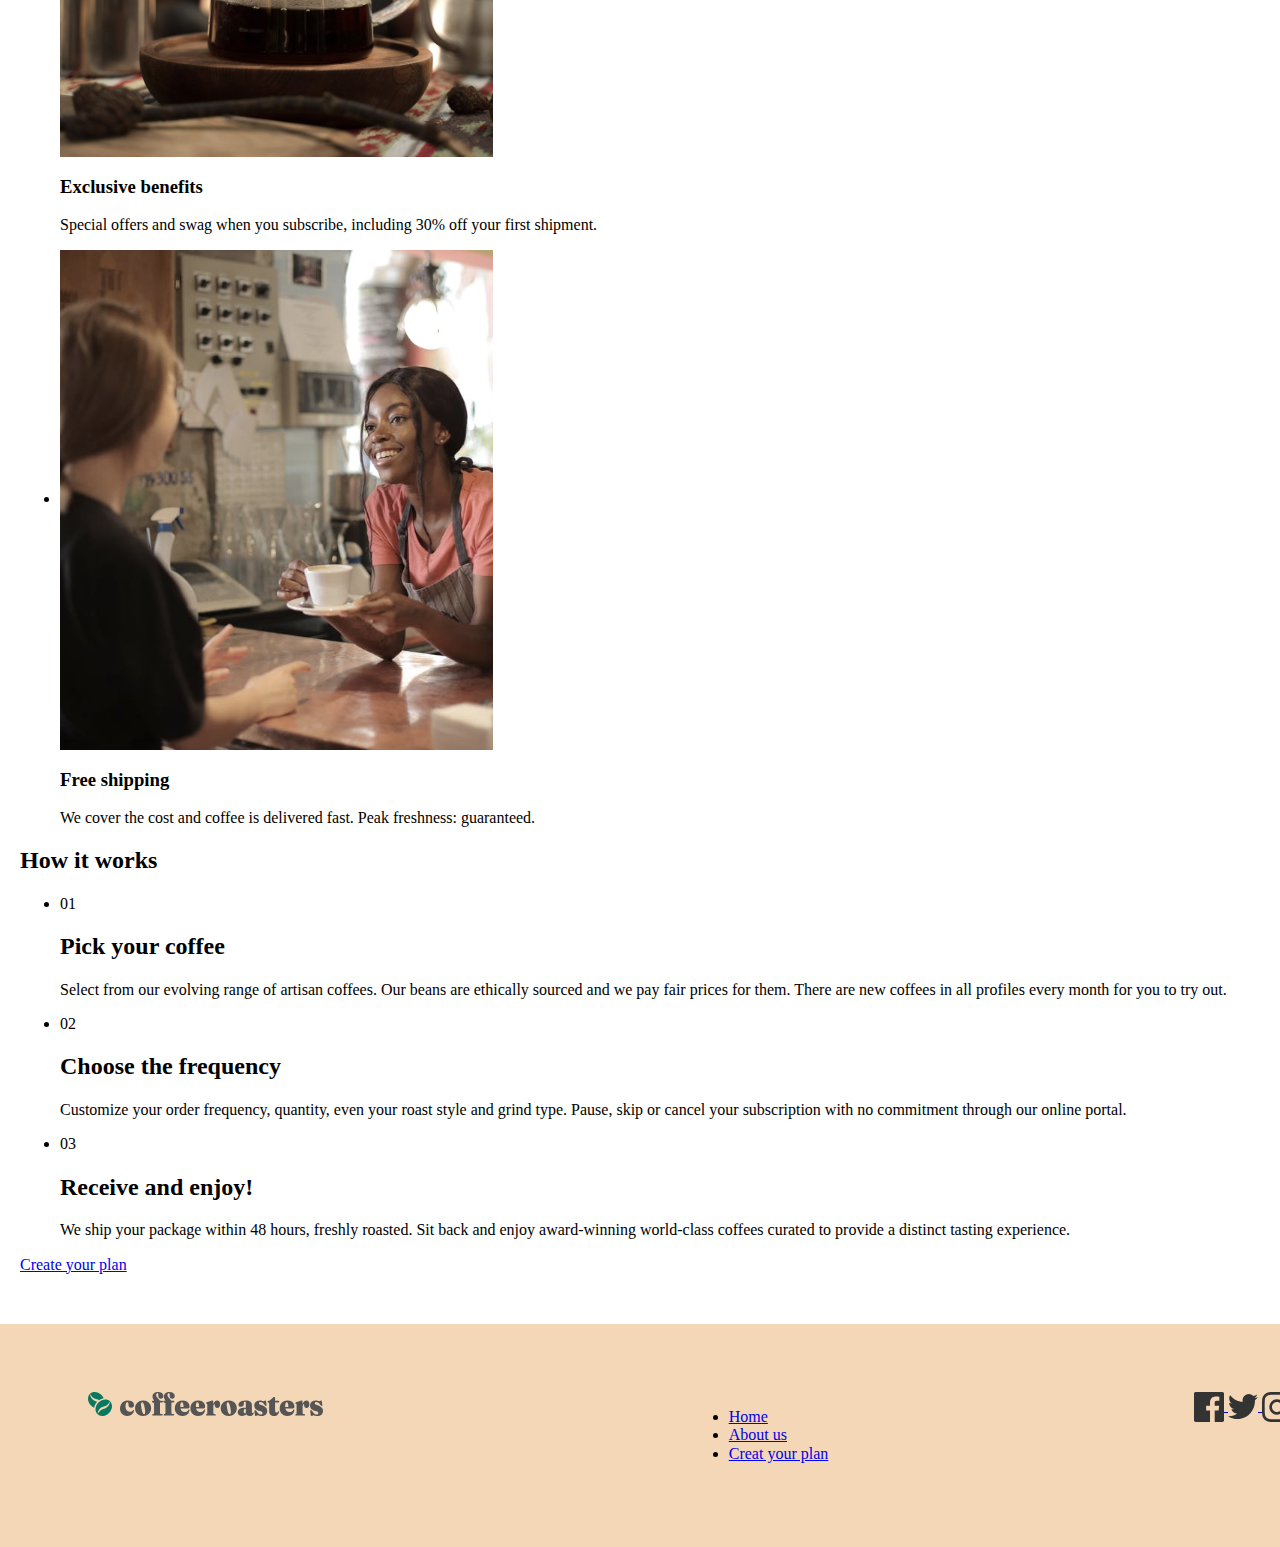
==== commit a020d726: "add all file" ====
--- a/index.html
+++ b/index.html
@@ -1,184 +1,214 @@
 <!DOCTYPE html>
 <html lang="en">
+
 <head>
   <meta charset="UTF-8">
   <meta http-equiv="X-UA-Compatible" content="IE=edge">
   <meta name="viewport" content="width=device-width, initial-scale=1.0">
-  <title>Document</title>
   <link rel="stylesheet" href="./css/main.css">
+  <title>Coffeeroasters-main</title>
 </head>
+
 <body>
-    <header class="header">
+
+  <header class="header">
+    <div class="container">
+      <div class="header__inner">
+        <a class="header__logo-link" href="./index.html"><img class="header__logo-img"
+            src="./images/Coffeeroaster__logo.svg" width="235" height="24" alt="site logo"></a>
+        <nav class="header__nav nav">
+          <ol class="nav__list">
+            <li class="nav__item">
+              <a class="nav__link" href="./index.html">HOME</a>
+            </li>
+            <li class="nav__item">
+              <a class="nav__link" href="./index2.html">ABOUT US</a>
+            </li>
+            <li class="nav__item item-3">
+              <a class="nav__link" href="#">Create your plan</a>
+            </li>
+          </ol>
+        </nav>
+      </div>
+    </div>
+  </header>
+
+  <main class="main">
+    <section class="main__site-hero site-hero">
+      <div class="container">
+        <div class="site-hero__list">
+          <h1 class="site-hero__title">Good coffee is made simply.</h1>
+          <p class="site-hero__text">Start your mornings with the world’s best coffees. Try our expertly curated artisan
+            coffees from our best roasters delivered directly to your door, at your schedule.</p>
+          <a class="site-hero__link" href="#">Create your plan</a>
+        </div>
+      </div>
+    </section>
+
+    <section class="main__our-collection our-collection">
+      <div class="our-collection__wrapper">
         <div class="container">
-            <div class="header__inner">
-                <a class="header__logo logo" href="#" >
-                    <img class="logo__img" src="./img/logo.png" alt="site logo" width="245" height="24" >
-                </a>
-
-                <nav class="header__nav nav">
-                    <ol class="nav__list">
-                        <li class="nav__item nav__item--active">
-                            <a class="nav__link" href="#" >HOME</a>
-                        </li>
-                        <li class="nav__item">
-                            <a class="nav__link" href="#" >ABOUT US</a>
-                        </li>
-                        <li class="nav__item">
-                            <a class="nav__link" href="#" >Create your plan</a>
-                        </li>
-                    </ol>
-                </nav>
+          <h2 class="our-collection__title">our collection</h2>
+          <ul class="our-collection__product-list product-list">
+            <li class="product-list__item">
+              <img class="product-list__img" src="./images/danche.png"
+                srcset="./images/danche.png 1x, ./images/danche@2x.png 2x" width="450" height="375" alt="danche">
+              <div class="product-list__page">
+                <h3 class="product-list__heading">danche</h3>
+                <p class="product-list__text">Ethiopian hand-harvested blend densely packed with vibrant fruit notes.
+                </p>
+              </div>
+            </li>
+            <li class="product-list__item">
+              <img class="product-list__img espresso" src="./images/gran.png"
+                srcset="./images/gran.png 1x, ./images/gran@2x.png 2x" width="450" height="375" alt="Espresso coffees">
+              <div class="product-list__page">
+                <h3 class="product-list__heading">gran espresso</h3>
+                <p class="product-list__text">Light and flavorful blend with cocoa and black pepper for an intense
+                  experience.</p>
+              </div>
+            </li>
+            <li class="product-list__item">
+              <img class="product-list__img" src="./images/piccollo.png"
+                srcset="./images/piccollo.png 1x, ./images/piccollo@2x.png 2x" width="450" height="375"
+                alt="Piccollo coffees">
+              <div class="product-list__page">
+                <h3 class="product-list__heading">piccollo</h3>
+                <p class="product-list__text">Mild and smooth blend featuring notes of toasted almond and dried cherry.
+                </p>
+              </div>
+            </li>
+            <li class="product-list__item">
+              <img class="product-list__img-product" src="./images/planalto.png"
+                srcset="./images/planalto.png 1x, ./images/planalto@2x.png 2x" width="450" height="375"
+                alt="Planalto coffees">
+              <div class="product-list__page">
+                <h3 class="product-list__heading">planalto</h3>
+                <p class="product-list__text">Brazilian dark roast with rich and velvety body, and hints of fruits and
+                  nuts.</p>
+              </div>
+            </li>
+          </ul>
+        </div>
+      </div>
+    </section>
+    <section class="main__section-2 section-2">
+      <div class="section-2__wrapp">
+        <div class="container">
+          <div class="section-2__box-1">
+            <h2 class="section-2__heading">Why choose us?</h2>
+            <p class="section-2__text">A large part of our role is choosing which particular coffees will be featured
+              in our range. This means working closely with the best coffee growers to give
+              you a more impactful experience on every level.</p>
+          </div>
+          <div class="section-2__box-2">
+            <ul class="section-2__wrapp-list wrapp-list">
+              <li class="wrapp-list__item">
+                <img class="wrapp-list__img" src="./images/Best_quality.svg" alt="Best_quality" width="433"
+                  height="500">
+                <div class="wrapp-list__min-box">
+                  <h3 class="wrapp-list__heading">Best quality</h3>
+                  <p class="wrapp-list__text">Discover an endless variety of the world’s best artisan coffee from each
+                    ofour roasters.</p>
+                </div>
+              </li>
+              <li class="wrapp-list__item">
+                <img class="wrapp-list__img" src="./images/exclusive_benefits.svg" alt="exclusive_benefits" width="433"
+                  height="500">
+                <div class="wrapp-list__min-box">
+                  <h3 class="wrapp-list__heading">Exclusive benefits</h3>
+                  <p class="wrapp-list__text">Special offers and swag when you subscribe, including 30% off your first
+                    shipment.</p>
+                </div>
+              </li>
+              <li class="wrapp-list__item">
+                <img class="wrapp-list__img" src="./images/free_shipping.svg" alt="free_shipping" width="433"
+                  height="500">
+                <div class="wrapp-list__min-box">
+                  <h3 class="wrapp-list__heading">Free shipping</h3>
+                  <p class="wrapp-list__text">We cover the cost and coffee is delivered fast. Peak freshness:
+                    guaranteed.</p>
+                </div>
+              </li>
+            </ul>
+          </div>
+        </div>
+      </div>
+    </section>
+    <section class="main__section-3 section-3">
+      <div class="section-3__inner">
+        <div class="container">
+          <div class="section-3__works works">
+            <div class="works__heading-box">
+              <h2 class="works__heading">How it works</h2>
             </div>
-        </div>
-    </header>
-    <main>
-        <section class="hero">
-            <div class="container">
-                <div class="hero__inner">
-                    <h1 class="hero__title">Good coffee is made simply.</h1>
-                    <p class="hero__text">Start your mornings with the world’s best 
-                        coffees. Try our expertly curated artisan coffees from our
-                         best roasters delivered directly to your door, at your schedule.</p>
-                    <a class="hero__link" href="#" >Create your plan</a>
-                </div>
+            <div class="works__box">
+              <span class="works__span"></span>
+              <span class="works__span"></span>
+              <span class="works__span"></span>
             </div>
-        </section>
-        <section class="collection">
-            <div class="container">
-                <div class="collection__inner">
-                    <h3 class="collection__title">our collection</h3>
-                    <ul class="collection__list">
-                        <li class="collection__item">
-                            <div class="collection__item--photo">
-                                <img  class="collection__item__img" src="./img/danche.png" alt="">
-                            </div>
-                            <div class="collection__item__wrapper">
-                                <h3 class="collection__item__title">Danche</h3>
-                                <p class="collection__item__text">Ethiopian hand-harvested blend densely packed with vibrant fruit notes.</p>
-                            </div>
-                        </li>
-                        <li class="collection__item">
-                            <div class="collection__item__wrapper">
-                                <h3 class="collection__item__titlee">Gran Espresso</h3>
-                                <p class="collection__item__textt">Light and flavorful blend with cocoa and black pepper for an intense experience.</p>
-                            </div>
-                            <div class="collection__item--photo">
-                                <img  class="collection__item__imgg" src="./img/oran.png" alt="">
-                            </div>
-                        </li>
-                        <li class="collection__item item">
-                            <div class="collection__item--photo">
-                                <img  class="collection__item__img" src="./img/piccollo.png" alt="">
-                            </div>
-                            <div class="collection__item__wrapper">
-                                <h3 class="collection__item__title">Piccollo</h3>
-                                <p class="collection__item__text">Mild and smooth blend featuring notes of toasted almond and dried cherry.</p>
-                            </div>
-                        </li>
-                        <li class="collection__item">
-                            <div class="collection__item__wrapper">
-                                <h3 class="collection__item__titlee">Planalto</h3>
-                                <p class="collection__item__textt">Brazilian dark roast with rich and velvety body, and hints of fruits and nuts..</p>
-                            </div>
-                            <div class="collection__item--photo">
-                                <img  class="collection__item__imgg" src="./img/planaltoo.png" alt="">
-                            </div>
-                        </li>
-
-                    </ul>
-                </div>
-            </div> 
-        </section>
-        <section class="choose">
-            <div class="container">
-                <div class="choose__inner">
-                    <h1 class="choose__title">Why choose us?</h1>
-                    <p class="choose__text">
-                        A large part of our role is choosing which particular coffees will be featured 
-                        in our range. This means working closely with the best coffee growers to give 
-                        you a more impactful experience on every level.
-                    </p>
-                    <ul class="choose__list list">
-                        <li class="choose__item">
-                            <img class="list__img" src="./img/cofez.png" alt="">
-                            <h3 class="list__title">Best quality</h3>
-                            <p class="list__text">Discover an endless variety of the world’s best artisan coffee from each of our roasters.</p>
-                        </li>
-                        <li class="choose__item">
-                            <img class="list__img" src="./img/cofei.png" alt="">
-                            <h3 class="list__title">Exclusive benefits</h3>
-                            <p class="list__text">Special offers and swag when you subscribe, including 30% off your first shipment.</p>
-                        </li>
-                        <li class="choose__item">
-                            <img class="list__img" src="./img/cofes.png" alt="">
-                            <h3 class="list__title">Free shipping</h3>
-                            <p class="list__text">We cover the cost and coffee is delivered fast. Peak freshness: guaranteed.</p>
-                        </li>
-                    </ul>
-                </div>
-            </div>
-        </section>
-        <div class="transform"></div>
-        <section class="works" >
-            <div class="container">
-                <div class="works__inner">
-                    <h1 class="works__title">How it works</h1>
-                    <div class="works__chekbox">
-                        <span class="works__spn1"></span>
-                        <span class="works__spn2"></span>
-                        <span class="works__spn3"></span>
-                    </div>
-                    <ul class="works__list">
-                        <li class="works__item item">
-                           <span class="item__spn">01</span>
-                          <h1 class="item__title">Pick your coffee</h1>
-                          <p class="item__text">
-                            Select from our evolving range of artisan coffees. 
-                            Our beans are ethically sourced and we pay fair prices
-                             for them. There are new coffees in all profiles every
-                             month for you to try out.
-                          </p>
-                        </li>
-                        <li class="works__item item">
-                            <span class="item__spn">02</span>
-                            <h1 class="item__title">Choose the frequency</h1>
-                            <p class="item__text">Customize your order frequency, quantity, even your roast style and grind type. Pause, skip or cancel your subscription with no commitment through our online portal.</p>
-                        </li>
-                        <li class="works__item item">
-                            <span class="item__spn"> 03</span>
-                            <h1 class="item__title">Receive and enjoy!</h1>
-                            <p class="item__text">We ship your package within 48 hours, freshly roasted. Sit back and enjoy award-winning world-class coffees curated to provide a distinct tasting experience.</p>
-                        </li>
-                    </ul>
-                    <button class="works__button">Create your plan</button>
-                </div>
-            </div>
-
-        </section>
-    </main>
-    <footer class="footer">
-        <div class="container">
-            <div class="footer__inner">
-                <div class="footer__box-1 box-1">
-                  <a box-1__link><img class="box-1__img" src="./img/logo.png" alt=""></a>
-                </div>
-                <div class="footer__box-2 box-2">
-                    <ul class="box-2__list">
-                        <li class="box-2__item"><a class="box-2__link" href="#">HOME</a></li>
-                        <li class="box-2__item"><a class="box-2__link" href="#">ABOUT US</a></li>
-                        <li class="box-2__item"><a class="box-2__link" href="#">Create your plan</a></li>
-                    </ul>
-                </div>
-                <div class="footer__box-3 box-3">
-                    <ul class="box-3__list">
-                        <li class="box-3__item"><a class="box-3__link" href="#"><img src="./img/fezboox.svg"alt=""><a><li>
-                        <li class="box-3__item"><a class="box-3__link" href="#"><img src="./img/twitter.svg" alt=""></a></li>
-                        <li class="box-3__item"><a class="box-3__link" href="#"><img src="./img/instagram.svg" alt=""></a></li>
-                    </ul>
-                </div>
-                
-            </div>
-        </div>
-    </footer>
+            <ul class="works__works-list works-list">
+              <li class="works-list__item">
+                <span class="works-list__span">01</span>
+                <h2 class="works-list__heading">Pick your coffee</h2>
+                <p class="works-list__text">Select from our evolving range of artisan coffees. Our beans are ethically
+                  sourced and we pay fair prices for them.
+                  There are new coffees in all profiles every month for you to try out.</p>
+              </li>
+              <li class="works-list__item">
+                <span class="works-list__span">02</span>
+                <h2 class="works-list__heading">Choose the frequency</h2>
+                <p class="works-list__text">Customize your order frequency, quantity, even your roast style and grind
+                  type. Pause, skip or cancel your subscription
+                  with no commitment through our online portal.</p>
+              </li>
+              <li class="works-list__item">
+                <span class="works-list__span">03</span>
+                <h2 class="works-list__heading">Receive and enjoy!</h2>
+                <p class="works-list__text">We ship your package within 48 hours, freshly roasted. Sit back and enjoy
+                  award-winning world-class coffees curated to
+                  provide a distinct tasting experience.</p>
+              </li>
+            </ul>
+            <a class="works__link" href="#">Create your plan</a>
+          </div>
+        </div>
+      </div>
+    </section>
+  </main>
+  <footer class="footer">
+    <div class="container">
+      <div class="footer__inner">
+        <a class="footer__logo" href="index.html">
+          <img class="footer__logo-img" src="./images/Coffeeroaster__logo.svg" alt="foote-logo" width="235" height="24">
+        </a>
+        <ul class="footer__list">
+          <li class="footer__item">
+            <a class="footer__link" href="./index.html">Home</a>
+          </li>
+          <li class="footer__item">
+            <a class="footer__link" href="./index2.html">About us</a>
+          </li>
+          <li class="footer__item">
+            <a class="footer__link" href="#">Creat your plan</a>
+          </li>
+        </ul>
+        <div class="footer__page">
+          <a class="footer__page-link" href="https://www.facebook.com/" target="_blank">
+            <img class="footer__page-img" src="./images/facebook.svg" alt="facebook" width="30" height="30">
+          </a>
+          <a class="footer__page-link" href="https://twitter.com/twitter/" target="_blank">
+            <img class="footer__page-img" src="./images/twitter.svg" alt="twitter" width="30" height="30">
+          </a>
+          <a class="footer__page-link" href="https://www.instagram.com/" target="_blank">
+            <img class="footer__page-img" src="./images/instagram.svg" alt="instagramm" width="30" height="30">
+          </a>
+        </div>
+      </div>
+    </div>
+  </footer>
+
+
 </body>
+
 </html>